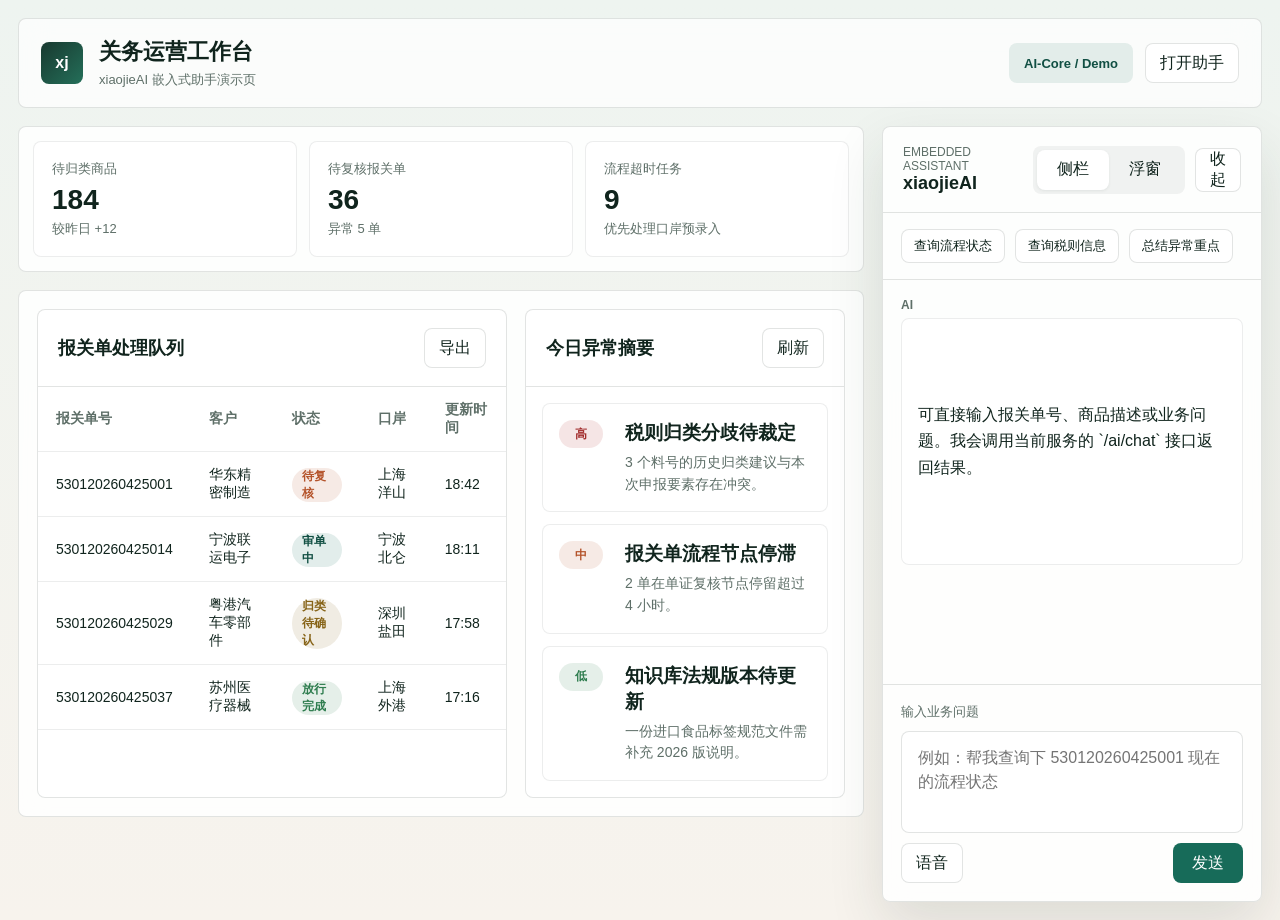
==== src/main/resources/static/index.html @ 40f0c36d "feat(ai): 添加嵌入式助手演示页面及样式和交互脚本 - 配置文件中增加dashscope聊天和向量嵌入模型相关参数 - 新增assistant-demo.css，定义嵌入式助手整体样式和响应式" ====
<!DOCTYPE html>
<html lang="zh-CN">
<head>
    <meta charset="UTF-8">
    <meta name="viewport" content="width=device-width, initial-scale=1.0">
    <title>xiaojieAI Assistant Demo</title>
    <link rel="stylesheet" href="assistant-demo.css">
</head>
<body>
<div class="demo-shell mode-sidebar" id="demoShell">
    <header class="topbar">
        <div class="brand-block">
            <div class="brand-mark">xj</div>
            <div>
                <div class="brand-title">关务运营工作台</div>
                <div class="brand-subtitle">xiaojieAI 嵌入式助手演示页</div>
            </div>
        </div>
        <div class="topbar-actions">
            <div class="env-badge">AI-Core / Demo</div>
            <button class="launcher-inline" id="inlineLauncher" type="button">打开助手</button>
        </div>
    </header>

    <main class="workspace">
        <section class="host-surface">
            <section class="metrics-band">
                <article class="metric">
                    <span class="metric-label">待归类商品</span>
                    <strong class="metric-value">184</strong>
                    <span class="metric-note">较昨日 +12</span>
                </article>
                <article class="metric">
                    <span class="metric-label">待复核报关单</span>
                    <strong class="metric-value">36</strong>
                    <span class="metric-note">异常 5 单</span>
                </article>
                <article class="metric">
                    <span class="metric-label">流程超时任务</span>
                    <strong class="metric-value">9</strong>
                    <span class="metric-note">优先处理口岸预录入</span>
                </article>
            </section>

            <section class="host-grid">
                <section class="panel">
                    <div class="panel-header">
                        <h2>报关单处理队列</h2>
                        <button class="panel-action" type="button">导出</button>
                    </div>
                    <div class="table-wrap">
                        <table>
                            <thead>
                            <tr>
                                <th>报关单号</th>
                                <th>客户</th>
                                <th>状态</th>
                                <th>口岸</th>
                                <th>更新时间</th>
                            </tr>
                            </thead>
                            <tbody>
                            <tr>
                                <td>530120260425001</td>
                                <td>华东精密制造</td>
                                <td><span class="status status-review">待复核</span></td>
                                <td>上海洋山</td>
                                <td>18:42</td>
                            </tr>
                            <tr>
                                <td>530120260425014</td>
                                <td>宁波联运电子</td>
                                <td><span class="status status-running">审单中</span></td>
                                <td>宁波北仑</td>
                                <td>18:11</td>
                            </tr>
                            <tr>
                                <td>530120260425029</td>
                                <td>粤港汽车零部件</td>
                                <td><span class="status status-warning">归类待确认</span></td>
                                <td>深圳盐田</td>
                                <td>17:58</td>
                            </tr>
                            <tr>
                                <td>530120260425037</td>
                                <td>苏州医疗器械</td>
                                <td><span class="status status-ready">放行完成</span></td>
                                <td>上海外港</td>
                                <td>17:16</td>
                            </tr>
                            </tbody>
                        </table>
                    </div>
                </section>

                <section class="panel">
                    <div class="panel-header">
                        <h2>今日异常摘要</h2>
                        <button class="panel-action" type="button">刷新</button>
                    </div>
                    <div class="alerts">
                        <article class="alert-item">
                            <span class="alert-level alert-level-high">高</span>
                            <div>
                                <h3>税则归类分歧待裁定</h3>
                                <p>3 个料号的历史归类建议与本次申报要素存在冲突。</p>
                            </div>
                        </article>
                        <article class="alert-item">
                            <span class="alert-level alert-level-medium">中</span>
                            <div>
                                <h3>报关单流程节点停滞</h3>
                                <p>2 单在单证复核节点停留超过 4 小时。</p>
                            </div>
                        </article>
                        <article class="alert-item">
                            <span class="alert-level alert-level-low">低</span>
                            <div>
                                <h3>知识库法规版本待更新</h3>
                                <p>一份进口食品标签规范文件需补充 2026 版说明。</p>
                            </div>
                        </article>
                    </div>
                </section>
            </section>
        </section>

        <aside class="assistant-panel" id="assistantPanel">
            <div class="assistant-header">
                <div>
                    <div class="assistant-kicker">Embedded Assistant</div>
                    <h1>xiaojieAI</h1>
                </div>
                <div class="assistant-actions">
                    <div class="mode-switch" role="tablist" aria-label="assistant mode">
                        <button class="mode-button is-active" data-mode="sidebar" type="button">侧栏</button>
                        <button class="mode-button" data-mode="floating" type="button">浮窗</button>
                    </div>
                    <button class="ghost-button" id="closeAssistant" type="button">收起</button>
                </div>
            </div>

            <section class="prompt-bank">
                <button class="prompt-chip" data-prompt="帮我查询下 530120260425001 的流程状态" type="button">查询流程状态</button>
                <button class="prompt-chip" data-prompt="帮我查询下集成电路的税则信息" type="button">查询税则信息</button>
                <button class="prompt-chip" data-prompt="总结一下今天报关异常的重点" type="button">总结异常重点</button>
            </section>

            <section class="chat-stream" id="chatStream" aria-live="polite">
                <article class="message message-assistant">
                    <div class="message-role">AI</div>
                    <div class="message-content">
                        <p>可直接输入报关单号、商品描述或业务问题。我会调用当前服务的 `/ai/chat` 接口返回结果。</p>
                    </div>
                </article>
            </section>

            <form class="composer" id="chatForm">
                <label class="composer-label" for="messageInput">输入业务问题</label>
                <textarea id="messageInput" name="message" rows="3" placeholder="例如：帮我查询下 530120260425001 现在的流程状态"></textarea>
                <div class="composer-actions">
                    <button class="ghost-button" id="voiceButton" type="button">语音</button>
                    <button class="primary-button" id="sendButton" type="submit">发送</button>
                </div>
            </form>
        </aside>
    </main>

    <button class="floating-launcher" id="floatingLauncher" type="button" aria-label="open assistant">
        <span>AI</span>
    </button>
</div>

<script src="assistant-demo.js"></script>
</body>
</html>
---- src/main/resources/static/assistant-demo.css ----
:root {
    --bg-top: #eef4f0;
    --bg-bottom: #f7f3ed;
    --surface: rgba(255, 255, 255, 0.86);
    --surface-strong: #ffffff;
    --surface-ink: #10241d;
    --muted-ink: #5e6f68;
    --line: rgba(16, 36, 29, 0.12);
    --accent: #176b59;
    --accent-strong: #114f43;
    --accent-soft: rgba(23, 107, 89, 0.1);
    --warning: #b4532a;
    --warning-soft: rgba(180, 83, 42, 0.12);
    --success: #2f7d4f;
    --shadow: 0 24px 56px rgba(36, 49, 45, 0.12);
    --radius: 8px;
    --font-sans: "Avenir Next", "PingFang SC", "Microsoft YaHei", sans-serif;
}

* {
    box-sizing: border-box;
}

html,
body {
    margin: 0;
    min-height: 100%;
    font-family: var(--font-sans);
    color: var(--surface-ink);
    background: linear-gradient(180deg, var(--bg-top), var(--bg-bottom));
}

body {
    min-height: 100vh;
}

button,
textarea {
    font: inherit;
}

button {
    cursor: pointer;
}

.demo-shell {
    min-height: 100vh;
    padding: 18px;
}

.topbar {
    display: flex;
    align-items: center;
    justify-content: space-between;
    gap: 24px;
    padding: 18px 22px;
    background: rgba(255, 255, 255, 0.72);
    border: 1px solid var(--line);
    border-radius: var(--radius);
    backdrop-filter: blur(14px);
}

.brand-block {
    display: flex;
    align-items: center;
    gap: 16px;
}

.brand-mark {
    display: grid;
    place-items: center;
    width: 42px;
    height: 42px;
    border-radius: var(--radius);
    background: linear-gradient(135deg, #18392f, #246f59);
    color: #fff;
    font-weight: 700;
    text-transform: lowercase;
}

.brand-title {
    font-size: 22px;
    font-weight: 700;
}

.brand-subtitle {
    margin-top: 4px;
    color: var(--muted-ink);
    font-size: 13px;
}

.topbar-actions {
    display: flex;
    align-items: center;
    gap: 12px;
}

.env-badge,
.launcher-inline,
.panel-action,
.ghost-button,
.mode-button,
.prompt-chip,
.primary-button,
.floating-launcher {
    min-height: 40px;
    border-radius: var(--radius);
    border: 1px solid transparent;
}

.env-badge {
    display: inline-flex;
    align-items: center;
    padding: 0 14px;
    background: var(--accent-soft);
    color: var(--accent-strong);
    font-size: 13px;
    font-weight: 600;
}

.launcher-inline,
.panel-action,
.ghost-button,
.mode-button,
.prompt-chip {
    background: #fff;
    color: var(--surface-ink);
    border-color: var(--line);
    padding: 0 14px;
}

.primary-button {
    background: var(--accent);
    color: #fff;
    padding: 0 18px;
}

.workspace {
    position: relative;
    display: grid;
    grid-template-columns: minmax(0, 1fr) 380px;
    gap: 18px;
    margin-top: 18px;
}

.host-surface {
    display: flex;
    flex-direction: column;
    gap: 18px;
}

.metrics-band,
.host-grid,
.panel,
.assistant-panel {
    border: 1px solid var(--line);
    border-radius: var(--radius);
    background: var(--surface);
    backdrop-filter: blur(14px);
}

.metrics-band {
    display: grid;
    grid-template-columns: repeat(3, minmax(0, 1fr));
    gap: 12px;
    padding: 14px;
}

.metric {
    padding: 18px;
    background: rgba(255, 255, 255, 0.62);
    border: 1px solid rgba(16, 36, 29, 0.08);
    border-radius: var(--radius);
}

.metric-label,
.metric-note {
    display: block;
    color: var(--muted-ink);
    font-size: 13px;
}

.metric-value {
    display: block;
    margin: 8px 0 6px;
    font-size: 28px;
    line-height: 1;
}

.host-grid {
    display: grid;
    grid-template-columns: minmax(0, 1.45fr) minmax(320px, 0.95fr);
    gap: 18px;
    padding: 18px;
}

.panel {
    overflow: hidden;
}

.panel-header,
.assistant-header {
    display: flex;
    align-items: center;
    justify-content: space-between;
    gap: 16px;
    padding: 18px 20px;
    border-bottom: 1px solid var(--line);
}

.panel-header h2,
.assistant-header h1 {
    margin: 0;
    font-size: 18px;
}

.table-wrap {
    overflow-x: auto;
}

table {
    width: 100%;
    border-collapse: collapse;
}

th,
td {
    padding: 14px 18px;
    text-align: left;
    border-bottom: 1px solid rgba(16, 36, 29, 0.08);
    font-size: 14px;
}

th {
    color: var(--muted-ink);
    font-weight: 600;
}

.status {
    display: inline-flex;
    align-items: center;
    min-height: 30px;
    padding: 0 10px;
    border-radius: 999px;
    font-size: 12px;
    font-weight: 700;
}

.status-review {
    background: var(--warning-soft);
    color: var(--warning);
}

.status-running {
    background: rgba(23, 107, 89, 0.12);
    color: var(--accent-strong);
}

.status-warning {
    background: rgba(135, 100, 24, 0.12);
    color: #876418;
}

.status-ready {
    background: rgba(47, 125, 79, 0.12);
    color: var(--success);
}

.alerts {
    display: flex;
    flex-direction: column;
    gap: 12px;
    padding: 16px;
}

.alert-item {
    display: grid;
    grid-template-columns: 52px minmax(0, 1fr);
    gap: 14px;
    padding: 16px;
    background: rgba(255, 255, 255, 0.66);
    border: 1px solid rgba(16, 36, 29, 0.08);
    border-radius: var(--radius);
}

.alert-item h3,
.alert-item p {
    margin: 0;
}

.alert-item p {
    margin-top: 6px;
    color: var(--muted-ink);
    line-height: 1.55;
    font-size: 14px;
}

.alert-level {
    display: inline-grid;
    place-items: center;
    width: 44px;
    height: 28px;
    border-radius: 999px;
    font-size: 12px;
    font-weight: 700;
}

.alert-level-high {
    background: rgba(174, 47, 47, 0.12);
    color: #a22d2d;
}

.alert-level-medium {
    background: rgba(180, 83, 42, 0.12);
    color: var(--warning);
}

.alert-level-low {
    background: rgba(47, 125, 79, 0.12);
    color: var(--success);
}

.assistant-panel {
    display: flex;
    flex-direction: column;
    min-height: calc(100vh - 124px);
    box-shadow: var(--shadow);
}

.assistant-kicker {
    color: var(--muted-ink);
    font-size: 12px;
    text-transform: uppercase;
}

.assistant-actions {
    display: flex;
    align-items: center;
    gap: 10px;
}

.mode-switch {
    display: inline-flex;
    padding: 4px;
    background: rgba(16, 36, 29, 0.05);
    border-radius: var(--radius);
}

.mode-button {
    min-width: 72px;
    border-color: transparent;
    background: transparent;
}

.mode-button.is-active {
    background: #fff;
    box-shadow: 0 1px 3px rgba(16, 36, 29, 0.08);
}

.prompt-bank {
    display: flex;
    flex-wrap: wrap;
    gap: 10px;
    padding: 16px 18px;
    border-bottom: 1px solid var(--line);
}

.prompt-chip {
    min-height: 34px;
    padding: 0 12px;
    font-size: 13px;
}

.chat-stream {
    flex: 1;
    overflow-y: auto;
    display: flex;
    flex-direction: column;
    gap: 14px;
    padding: 18px;
}

.message {
    display: flex;
    flex-direction: column;
    gap: 6px;
}

.message-role {
    color: var(--muted-ink);
    font-size: 12px;
    font-weight: 700;
}

.message-content {
    max-width: 100%;
    padding: 14px 16px;
    border-radius: var(--radius);
    line-height: 1.65;
    background: rgba(255, 255, 255, 0.86);
    border: 1px solid rgba(16, 36, 29, 0.08);
    white-space: pre-wrap;
    word-break: break-word;
}

.message-user {
    align-items: flex-end;
}

.message-user .message-content {
    background: rgba(23, 107, 89, 0.1);
    border-color: rgba(23, 107, 89, 0.16);
}

.composer {
    display: flex;
    flex-direction: column;
    gap: 10px;
    padding: 18px;
    border-top: 1px solid var(--line);
}

.composer-label {
    font-size: 13px;
    color: var(--muted-ink);
}

textarea {
    width: 100%;
    resize: none;
    padding: 14px 16px;
    border-radius: var(--radius);
    border: 1px solid var(--line);
    background: var(--surface-strong);
    color: var(--surface-ink);
    line-height: 1.5;
}

textarea:focus,
.launcher-inline:focus,
.panel-action:focus,
.ghost-button:focus,
.mode-button:focus,
.prompt-chip:focus,
.primary-button:focus,
.floating-launcher:focus {
    outline: 2px solid rgba(23, 107, 89, 0.22);
    outline-offset: 2px;
}

.composer-actions {
    display: flex;
    justify-content: space-between;
    gap: 12px;
}

.floating-launcher {
    position: fixed;
    right: 26px;
    bottom: 24px;
    width: 58px;
    height: 58px;
    display: none;
    align-items: center;
    justify-content: center;
    background: linear-gradient(135deg, #18392f, #246f59);
    color: #fff;
    box-shadow: 0 18px 34px rgba(17, 79, 67, 0.28);
}

.mode-floating .assistant-panel {
    position: fixed;
    right: 24px;
    bottom: 96px;
    width: min(400px, calc(100vw - 28px));
    min-height: 640px;
    max-height: calc(100vh - 126px);
    z-index: 40;
}

.mode-floating .floating-launcher {
    display: inline-flex;
    z-index: 42;
}

.mode-floating .assistant-panel.is-collapsed {
    display: none;
}

.mode-floating .workspace {
    grid-template-columns: minmax(0, 1fr);
}

.mode-sidebar .floating-launcher {
    display: none;
}

.mode-sidebar .assistant-panel {
    position: sticky;
    top: 18px;
}

.is-busy {
    opacity: 0.72;
    pointer-events: none;
}

@media (max-width: 1100px) {
    .workspace,
    .host-grid {
        grid-template-columns: 1fr;
    }

    .assistant-panel {
        min-height: 560px;
    }
}

@media (max-width: 760px) {
    .demo-shell {
        padding: 12px;
    }

    .topbar {
        flex-direction: column;
        align-items: flex-start;
    }

    .metrics-band {
        grid-template-columns: 1fr;
    }

    .mode-floating .assistant-panel,
    .mode-sidebar .assistant-panel {
        position: fixed;
        right: 12px;
        left: 12px;
        top: 88px;
        bottom: 84px;
        width: auto;
        min-height: 0;
        max-height: none;
        z-index: 40;
    }

    .mode-sidebar .workspace,
    .mode-floating .workspace {
        grid-template-columns: 1fr;
    }

    .mode-sidebar .assistant-panel.is-collapsed,
    .mode-floating .assistant-panel.is-collapsed {
        display: none;
    }

    .floating-launcher {
        display: inline-flex;
        right: 16px;
        bottom: 16px;
    }
}
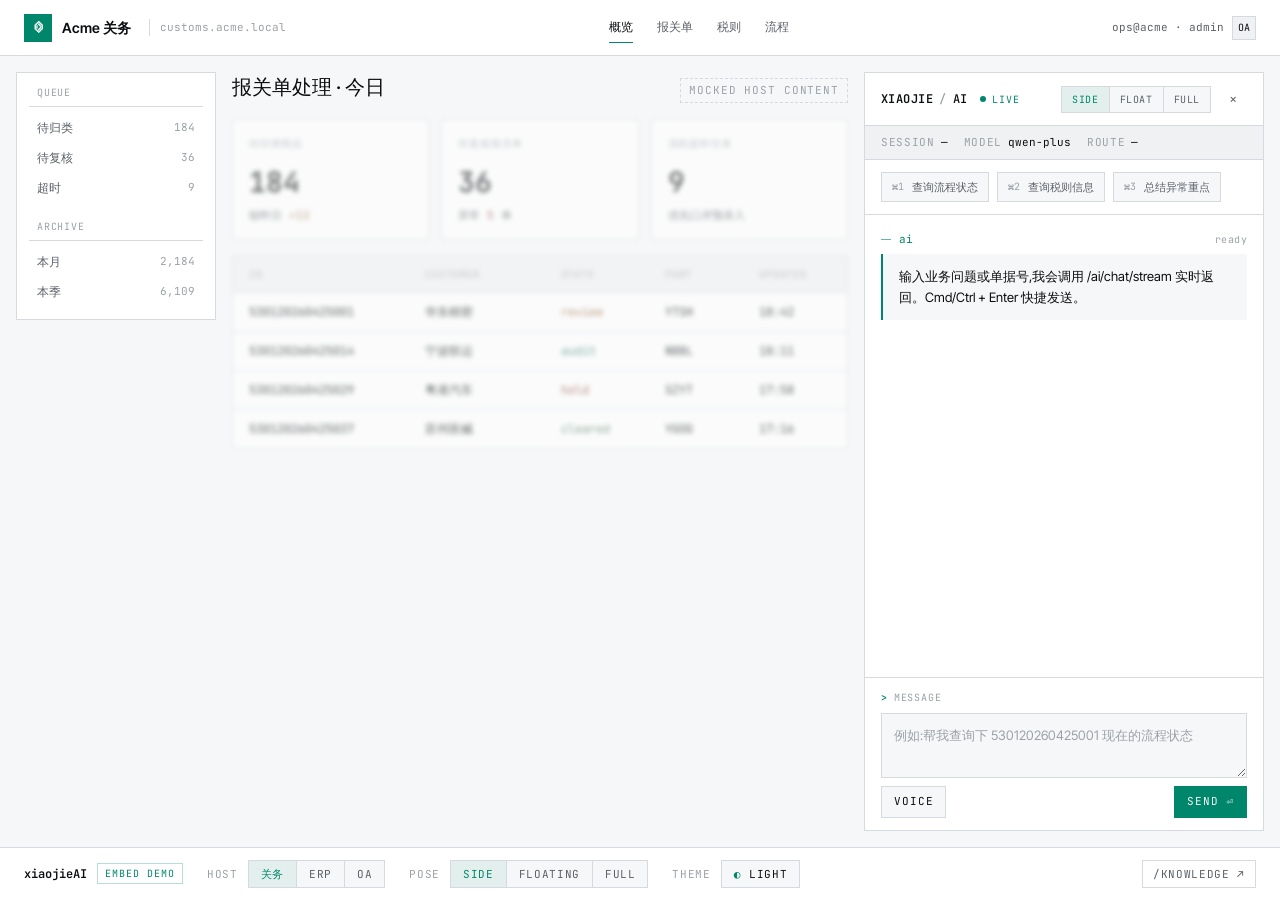
==== commit c94d845a: "feat(ui): ✨ Mission Control 风格前端重设计与知识库管理后台 - 抽出共享 design tokens（tokens.css）与主题切换器（theme.js）：   亮色 /" ====
--- a/src/main/resources/static/index.html
+++ b/src/main/resources/static/index.html
@@ -1,176 +1,229 @@
 <!DOCTYPE html>
-<html lang="zh-CN">
+<html lang="zh-CN" data-theme="dark" data-host="customs" data-pose="side">
 <head>
     <meta charset="UTF-8">
     <meta name="viewport" content="width=device-width, initial-scale=1.0">
-    <title>xiaojieAI Assistant Demo</title>
-    <link rel="stylesheet" href="assistant-demo.css">
+    <title>xiaojieAI · embed demo</title>
+    <link rel="preconnect" href="https://fonts.googleapis.com">
+    <link rel="preconnect" href="https://fonts.gstatic.com" crossorigin>
+    <link rel="stylesheet" href="https://fonts.googleapis.com/css2?family=Inter+Tight:wght@400;500;600&family=JetBrains+Mono:wght@400;500;600&display=swap">
+    <link rel="stylesheet" href="tokens.css">
+    <link rel="stylesheet" href="assistant.css">
+    <link rel="stylesheet" href="embed.css">
 </head>
 <body>
-<div class="demo-shell mode-sidebar" id="demoShell">
-    <header class="topbar">
-        <div class="brand-block">
-            <div class="brand-mark">xj</div>
-            <div>
-                <div class="brand-title">关务运营工作台</div>
-                <div class="brand-subtitle">xiaojieAI 嵌入式助手演示页</div>
-            </div>
-        </div>
-        <div class="topbar-actions">
-            <div class="env-badge">AI-Core / Demo</div>
-            <button class="launcher-inline" id="inlineLauncher" type="button">打开助手</button>
+<div class="embed-shell">
+    <!-- ========== host top bar ========== -->
+    <header class="host-bar">
+        <div class="host-brand" data-host-brand>
+            <span class="host-brand__mark">⌬</span>
+            <span class="host-brand__name">Acme 关务</span>
+            <span class="host-brand__hint mono">customs.acme.local</span>
+        </div>
+        <nav class="host-nav" data-host-nav>
+            <a class="host-nav__item is-active">概览</a>
+            <a class="host-nav__item">报关单</a>
+            <a class="host-nav__item">税则</a>
+            <a class="host-nav__item">流程</a>
+        </nav>
+        <div class="host-user mono">
+            ops@acme · admin
+            <span class="host-user__avatar">OA</span>
         </div>
     </header>
 
-    <main class="workspace">
-        <section class="host-surface">
-            <section class="metrics-band">
-                <article class="metric">
-                    <span class="metric-label">待归类商品</span>
-                    <strong class="metric-value">184</strong>
-                    <span class="metric-note">较昨日 +12</span>
+    <!-- ========== host body ========== -->
+    <main class="host-body">
+        <!-- mocked sidebar -->
+        <aside class="host-sidebar" data-host-sidebar>
+            <div class="host-sidebar__group">
+                <div class="host-sidebar__title">queue</div>
+                <div class="host-sidebar__item"><span>待归类</span><span class="num">184</span></div>
+                <div class="host-sidebar__item"><span>待复核</span><span class="num">36</span></div>
+                <div class="host-sidebar__item"><span>超时</span><span class="num">9</span></div>
+            </div>
+            <div class="host-sidebar__group">
+                <div class="host-sidebar__title">archive</div>
+                <div class="host-sidebar__item"><span>本月</span><span class="num">2,184</span></div>
+                <div class="host-sidebar__item"><span>本季</span><span class="num">6,109</span></div>
+            </div>
+        </aside>
+
+        <!-- mocked main -->
+        <section class="host-main">
+            <div class="host-main__header">
+                <h1 class="host-main__title">报关单处理 · 今日</h1>
+                <span class="host-main__hint">mocked host content</span>
+            </div>
+
+            <div class="host-main__grid">
+                <article class="host-card host-card--blur">
+                    <div class="host-card__title">待归类商品</div>
+                    <div class="host-card__value">184</div>
+                    <div class="host-card__note">较昨日 <span class="signal">+12</span></div>
                 </article>
-                <article class="metric">
-                    <span class="metric-label">待复核报关单</span>
-                    <strong class="metric-value">36</strong>
-                    <span class="metric-note">异常 5 单</span>
+                <article class="host-card host-card--blur">
+                    <div class="host-card__title">待复核报关单</div>
+                    <div class="host-card__value">36</div>
+                    <div class="host-card__note">异常 <span class="alarm">5</span> 单</div>
                 </article>
-                <article class="metric">
-                    <span class="metric-label">流程超时任务</span>
-                    <strong class="metric-value">9</strong>
-                    <span class="metric-note">优先处理口岸预录入</span>
+                <article class="host-card host-card--blur">
+                    <div class="host-card__title">流程超时任务</div>
+                    <div class="host-card__value">9</div>
+                    <div class="host-card__note">优先口岸预录入</div>
                 </article>
+            </div>
+
+            <div class="host-table host-card--blur">
+                <div class="host-table__row host-table__row--head">
+                    <div>id</div>
+                    <div>customer</div>
+                    <div>state</div>
+                    <div>port</div>
+                    <div>updated</div>
+                </div>
+                <div class="host-table__row">
+                    <div>530120260425001</div>
+                    <div>华东精密</div>
+                    <div class="state review">review</div>
+                    <div>YTSH</div>
+                    <div>18:42</div>
+                </div>
+                <div class="host-table__row">
+                    <div>530120260425014</div>
+                    <div>宁波联运</div>
+                    <div class="state audit">audit</div>
+                    <div>NBBL</div>
+                    <div>18:11</div>
+                </div>
+                <div class="host-table__row">
+                    <div>530120260425029</div>
+                    <div>粤港汽车</div>
+                    <div class="state hold">hold</div>
+                    <div>SZYT</div>
+                    <div>17:58</div>
+                </div>
+                <div class="host-table__row">
+                    <div>530120260425037</div>
+                    <div>苏州医械</div>
+                    <div class="state cleared">cleared</div>
+                    <div>YGOG</div>
+                    <div>17:16</div>
+                </div>
+            </div>
+        </section>
+
+        <!-- ========== xiaojieAI assistant: 嵌入此处 ========== -->
+        <aside class="embed-assistant" data-xj-assistant-root data-pose="side" data-collapsed="false">
+            <section class="xj-assistant">
+                <header class="xj-assistant__header">
+                    <div class="xj-assistant__brand">
+                        <div class="xj-assistant__name">
+                            <strong>XIAOJIE</strong><em>/</em>AI
+                        </div>
+                        <span class="xj-assistant__live">
+                            <span class="dot-live"></span>live
+                        </span>
+                    </div>
+                    <div class="xj-assistant__actions">
+                        <div class="xj-pose">
+                            <button data-xj-pose="side" aria-pressed="true">side</button>
+                            <button data-xj-pose="floating">float</button>
+                            <button data-xj-pose="fullscreen">full</button>
+                        </div>
+                        <button class="xj-iconbtn" data-xj-collapse aria-label="collapse">×</button>
+                    </div>
+                </header>
+
+                <div class="xj-assistant__meta">
+                    <div class="xj-meta-item">
+                        <span class="xj-meta-key">session</span>
+                        <span class="xj-meta-val" data-xj-session>—</span>
+                    </div>
+                    <div class="xj-meta-item">
+                        <span class="xj-meta-key">model</span>
+                        <span class="xj-meta-val">qwen-plus</span>
+                    </div>
+                    <div class="xj-meta-item">
+                        <span class="xj-meta-key">route</span>
+                        <span class="xj-meta-val" data-xj-route>—</span>
+                    </div>
+                </div>
+
+                <div class="xj-prompts">
+                    <button class="xj-prompt"
+                            data-xj-prompt="帮我查询下 530120260425001 的流程状态"
+                            data-shortcut="⌘1">查询流程状态</button>
+                    <button class="xj-prompt"
+                            data-xj-prompt="帮我查询下集成电路的税则信息"
+                            data-shortcut="⌘2">查询税则信息</button>
+                    <button class="xj-prompt"
+                            data-xj-prompt="总结一下今天报关异常的重点"
+                            data-shortcut="⌘3">总结异常重点</button>
+                </div>
+
+                <section class="xj-stream" data-xj-stream aria-live="polite">
+                    <article class="message message-assistant">
+                        <div class="message-role" data-time="ready">ai</div>
+                        <div class="message-content">输入业务问题或单据号,我会调用 /ai/chat/stream 实时返回。Cmd/Ctrl + Enter 快捷发送。</div>
+                    </article>
+                </section>
+
+                <form class="xj-composer" data-xj-form>
+                    <label class="xj-composer__label" for="xj-input">message</label>
+                    <textarea id="xj-input"
+                              data-xj-input
+                              rows="2"
+                              placeholder="例如:帮我查询下 530120260425001 现在的流程状态"></textarea>
+                    <div class="xj-composer__row">
+                        <button type="button" class="xj-btn" data-xj-voice>voice</button>
+                        <button type="submit" class="xj-btn xj-btn--primary" data-xj-send>send ⏎</button>
+                    </div>
+                </form>
             </section>
-
-            <section class="host-grid">
-                <section class="panel">
-                    <div class="panel-header">
-                        <h2>报关单处理队列</h2>
-                        <button class="panel-action" type="button">导出</button>
-                    </div>
-                    <div class="table-wrap">
-                        <table>
-                            <thead>
-                            <tr>
-                                <th>报关单号</th>
-                                <th>客户</th>
-                                <th>状态</th>
-                                <th>口岸</th>
-                                <th>更新时间</th>
-                            </tr>
-                            </thead>
-                            <tbody>
-                            <tr>
-                                <td>530120260425001</td>
-                                <td>华东精密制造</td>
-                                <td><span class="status status-review">待复核</span></td>
-                                <td>上海洋山</td>
-                                <td>18:42</td>
-                            </tr>
-                            <tr>
-                                <td>530120260425014</td>
-                                <td>宁波联运电子</td>
-                                <td><span class="status status-running">审单中</span></td>
-                                <td>宁波北仑</td>
-                                <td>18:11</td>
-                            </tr>
-                            <tr>
-                                <td>530120260425029</td>
-                                <td>粤港汽车零部件</td>
-                                <td><span class="status status-warning">归类待确认</span></td>
-                                <td>深圳盐田</td>
-                                <td>17:58</td>
-                            </tr>
-                            <tr>
-                                <td>530120260425037</td>
-                                <td>苏州医疗器械</td>
-                                <td><span class="status status-ready">放行完成</span></td>
-                                <td>上海外港</td>
-                                <td>17:16</td>
-                            </tr>
-                            </tbody>
-                        </table>
-                    </div>
-                </section>
-
-                <section class="panel">
-                    <div class="panel-header">
-                        <h2>今日异常摘要</h2>
-                        <button class="panel-action" type="button">刷新</button>
-                    </div>
-                    <div class="alerts">
-                        <article class="alert-item">
-                            <span class="alert-level alert-level-high">高</span>
-                            <div>
-                                <h3>税则归类分歧待裁定</h3>
-                                <p>3 个料号的历史归类建议与本次申报要素存在冲突。</p>
-                            </div>
-                        </article>
-                        <article class="alert-item">
-                            <span class="alert-level alert-level-medium">中</span>
-                            <div>
-                                <h3>报关单流程节点停滞</h3>
-                                <p>2 单在单证复核节点停留超过 4 小时。</p>
-                            </div>
-                        </article>
-                        <article class="alert-item">
-                            <span class="alert-level alert-level-low">低</span>
-                            <div>
-                                <h3>知识库法规版本待更新</h3>
-                                <p>一份进口食品标签规范文件需补充 2026 版说明。</p>
-                            </div>
-                        </article>
-                    </div>
-                </section>
-            </section>
-        </section>
-
-        <aside class="assistant-panel" id="assistantPanel">
-            <div class="assistant-header">
-                <div>
-                    <div class="assistant-kicker">Embedded Assistant</div>
-                    <h1>xiaojieAI</h1>
-                </div>
-                <div class="assistant-actions">
-                    <div class="mode-switch" role="tablist" aria-label="assistant mode">
-                        <button class="mode-button is-active" data-mode="sidebar" type="button">侧栏</button>
-                        <button class="mode-button" data-mode="floating" type="button">浮窗</button>
-                    </div>
-                    <button class="ghost-button" id="closeAssistant" type="button">收起</button>
-                </div>
-            </div>
-
-            <section class="prompt-bank">
-                <button class="prompt-chip" data-prompt="帮我查询下 530120260425001 的流程状态" type="button">查询流程状态</button>
-                <button class="prompt-chip" data-prompt="帮我查询下集成电路的税则信息" type="button">查询税则信息</button>
-                <button class="prompt-chip" data-prompt="总结一下今天报关异常的重点" type="button">总结异常重点</button>
-            </section>
-
-            <section class="chat-stream" id="chatStream" aria-live="polite">
-                <article class="message message-assistant">
-                    <div class="message-role">AI</div>
-                    <div class="message-content">
-                        <p>可直接输入报关单号、商品描述或业务问题。我会调用当前服务的 `/ai/chat` 接口返回结果。</p>
-                    </div>
-                </article>
-            </section>
-
-            <form class="composer" id="chatForm">
-                <label class="composer-label" for="messageInput">输入业务问题</label>
-                <textarea id="messageInput" name="message" rows="3" placeholder="例如：帮我查询下 530120260425001 现在的流程状态"></textarea>
-                <div class="composer-actions">
-                    <button class="ghost-button" id="voiceButton" type="button">语音</button>
-                    <button class="primary-button" id="sendButton" type="submit">发送</button>
-                </div>
-            </form>
         </aside>
     </main>
 
-    <button class="floating-launcher" id="floatingLauncher" type="button" aria-label="open assistant">
-        <span>AI</span>
-    </button>
+    <!-- ========== demo bar ========== -->
+    <footer class="demo-bar">
+        <div class="demo-bar__brand">
+            <strong>xiaojieAI</strong>
+            <span class="demo-bar__badge">embed demo</span>
+        </div>
+
+        <div class="demo-bar__group">
+            <span class="label">host</span>
+            <div class="demo-bar__seg" data-host-switch>
+                <button data-host-value="customs" aria-pressed="true">关务</button>
+                <button data-host-value="erp">ERP</button>
+                <button data-host-value="oa">OA</button>
+            </div>
+        </div>
+
+        <div class="demo-bar__group">
+            <span class="label">pose</span>
+            <div class="demo-bar__seg" data-pose-switch>
+                <button data-pose-value="side" aria-pressed="true">side</button>
+                <button data-pose-value="floating">floating</button>
+                <button data-pose-value="fullscreen">full</button>
+            </div>
+        </div>
+
+        <div class="demo-bar__group">
+            <span class="label">theme</span>
+            <button class="demo-bar__theme" data-theme-toggle>
+                <span data-theme-current>dark</span>
+            </button>
+        </div>
+
+        <a class="demo-bar__link" href="knowledge.html">/knowledge ↗</a>
+    </footer>
+
+    <button class="xj-launcher" data-xj-launcher>AI</button>
 </div>
 
-<script src="assistant-demo.js"></script>
+<script src="theme.js"></script>
+<script src="assistant.js"></script>
+<script src="embed.js"></script>
 </body>
 </html>
--- a/src/main/resources/static/tokens.css
+++ b/src/main/resources/static/tokens.css
@@ -0,0 +1,196 @@
+/* ==========================================================================
+   xiaojieAI · Mission Control · design tokens
+   ----------------------------------------------------------------------------
+   - dark   = 夜班原生 (默认)
+   - light  = 日间模式 (反相但仍保留等宽冷调)
+   - 锐角为主, tabular numerals 全局, 4px 节奏
+   ========================================================================== */
+
+:root,
+[data-theme="dark"] {
+    --canvas:        #07090B;
+    --surface:       #0F1318;
+    --surface-2:     #161B22;
+    --surface-3:     #1B2129;
+    --rule:          #1F2630;
+    --rule-strong:   #2C3540;
+
+    --ink:           #E6EAF0;
+    --ink-mute:      #7B8693;
+    --ink-faint:     #4B545F;
+
+    --accent:        #4DE0C9;
+    --accent-soft:   rgba(77, 224, 201, 0.10);
+    --accent-line:   rgba(77, 224, 201, 0.32);
+    --accent-glow:   0 0 12px rgba(77, 224, 201, 0.45);
+
+    --signal:        #FFC859;
+    --alarm:         #FF6B6B;
+    --success:       #6BD498;
+
+    --row-hover:     rgba(77, 224, 201, 0.05);
+    --shadow-1:      0 1px 0 rgba(0, 0, 0, 0.45), 0 12px 32px rgba(0, 0, 0, 0.42);
+    --grid-line:     rgba(77, 224, 201, 0.05);
+}
+
+[data-theme="light"] {
+    --canvas:        #F6F7F8;
+    --surface:       #FFFFFF;
+    --surface-2:     #EFF1F3;
+    --surface-3:     #E5E8EC;
+    --rule:          #D6DAE0;
+    --rule-strong:   #B6BCC4;
+
+    --ink:           #0B0E11;
+    --ink-mute:      #5B6068;
+    --ink-faint:     #9CA1A8;
+
+    --accent:        #00876B;
+    --accent-soft:   rgba(0, 135, 107, 0.08);
+    --accent-line:   rgba(0, 135, 107, 0.28);
+    --accent-glow:   0 0 0 transparent;
+
+    --signal:        #B85C00;
+    --alarm:         #C03030;
+    --success:       #2F7D4F;
+
+    --row-hover:     rgba(0, 135, 107, 0.04);
+    --shadow-1:      0 1px 2px rgba(11, 14, 17, 0.04), 0 12px 28px rgba(11, 14, 17, 0.07);
+    --grid-line:     rgba(0, 135, 107, 0.05);
+}
+
+:root {
+    --space-1: 4px;
+    --space-2: 8px;
+    --space-3: 12px;
+    --space-4: 16px;
+    --space-5: 24px;
+    --space-6: 32px;
+    --space-8: 48px;
+    --space-10: 64px;
+
+    --radius-0: 0;
+    --radius-1: 2px;
+
+    --font-sans: 'Inter Tight', 'Söhne', -apple-system, BlinkMacSystemFont,
+                 'PingFang SC', 'Microsoft YaHei', sans-serif;
+    --font-mono: 'JetBrains Mono', 'IBM Plex Mono', 'SF Mono', Consolas,
+                 'Courier New', monospace;
+
+    --text-2xs:  10px;
+    --text-xs:   11px;
+    --text-sm:   12px;
+    --text-base: 13px;
+    --text-md:   14px;
+    --text-lg:   16px;
+    --text-xl:   20px;
+    --text-2xl:  28px;
+
+    --transition:       160ms cubic-bezier(0.2, 0, 0, 1);
+    --transition-slow:  320ms cubic-bezier(0.2, 0, 0, 1);
+}
+
+/* ----- reset ----- */
+*, *::before, *::after { box-sizing: border-box; }
+
+html, body {
+    margin: 0;
+    padding: 0;
+    min-height: 100%;
+    color: var(--ink);
+    background: var(--canvas);
+    font-family: var(--font-sans);
+    font-size: var(--text-base);
+    line-height: 1.5;
+    -webkit-font-smoothing: antialiased;
+    text-rendering: optimizeLegibility;
+    transition: background-color var(--transition-slow), color var(--transition-slow);
+}
+
+button, textarea, input, select {
+    font: inherit;
+    color: inherit;
+}
+button {
+    cursor: pointer;
+    background: none;
+    border: none;
+    padding: 0;
+    color: inherit;
+}
+a { color: inherit; text-decoration: none; }
+
+/* ----- typography helpers ----- */
+.mono, .num, code, kbd, pre {
+    font-family: var(--font-mono);
+    font-variant-numeric: tabular-nums;
+    font-feature-settings: 'tnum' 1, 'liga' 0;
+}
+
+.label {
+    font-family: var(--font-mono);
+    font-size: var(--text-xs);
+    text-transform: uppercase;
+    letter-spacing: 0.06em;
+    color: var(--ink-faint);
+}
+
+/* ----- scrollbar ----- */
+::-webkit-scrollbar { width: 10px; height: 10px; }
+::-webkit-scrollbar-track { background: transparent; }
+::-webkit-scrollbar-thumb {
+    background: var(--rule-strong);
+    border: 2px solid transparent;
+    background-clip: padding-box;
+    border-radius: 99px;
+}
+::-webkit-scrollbar-thumb:hover {
+    background: var(--ink-faint);
+    background-clip: padding-box;
+    border: 2px solid transparent;
+}
+
+/* ----- theme transition: scanline 扫过整页 ----- */
+html.theme-transitioning::after {
+    content: '';
+    position: fixed;
+    inset: 0;
+    pointer-events: none;
+    z-index: 9999;
+    background: linear-gradient(
+        180deg,
+        transparent 0%,
+        var(--accent) 48%,
+        var(--accent) 52%,
+        transparent 100%
+    );
+    opacity: 0.18;
+    animation: theme-scanline 540ms cubic-bezier(0.2, 0, 0, 1) forwards;
+}
+@keyframes theme-scanline {
+    from { transform: translateY(-100%); }
+    to   { transform: translateY(100%);  }
+}
+
+/* ----- live dot (heartbeat) ----- */
+.dot-live {
+    display: inline-block;
+    width: 6px;
+    height: 6px;
+    border-radius: 50%;
+    background: var(--accent);
+    box-shadow: var(--accent-glow);
+    animation: heartbeat 1.6s ease-in-out infinite;
+}
+@keyframes heartbeat {
+    0%, 100% { opacity: 1; }
+    50%      { opacity: 0.32; }
+}
+
+/* ----- driving-grid background utility ----- */
+.with-grid {
+    background-image:
+        linear-gradient(var(--grid-line) 1px, transparent 1px),
+        linear-gradient(90deg, var(--grid-line) 1px, transparent 1px);
+    background-size: 32px 32px;
+}
--- a/src/main/resources/static/assistant.css
+++ b/src/main/resources/static/assistant.css
@@ -0,0 +1,428 @@
+/* ==========================================================================
+   xiaojieAI · Mission Control · assistant component
+   ----------------------------------------------------------------------------
+   挂载约定：根节点上写 [data-xj-assistant-root] data-pose="side|floating|fullscreen"
+            子节点用 data-xj-* 标记角色，避免和宿主页面 class 冲突
+   ========================================================================== */
+
+/* ---------- shell ---------- */
+.xj-assistant {
+    display: flex;
+    flex-direction: column;
+    min-height: 0;
+    height: 100%;
+    background: var(--surface);
+    color: var(--ink);
+    border: 1px solid var(--rule);
+    overflow: hidden;
+}
+
+/* ---------- header ---------- */
+.xj-assistant__header {
+    display: grid;
+    grid-template-columns: 1fr auto;
+    gap: var(--space-3);
+    align-items: center;
+    padding: var(--space-3) var(--space-4);
+    border-bottom: 1px solid var(--rule);
+    background: var(--surface);
+}
+
+.xj-assistant__brand {
+    display: inline-flex;
+    align-items: center;
+    gap: var(--space-3);
+    min-width: 0;
+}
+.xj-assistant__name {
+    font-family: var(--font-mono);
+    font-size: var(--text-sm);
+    font-weight: 500;
+    letter-spacing: 0.04em;
+    color: var(--ink);
+}
+.xj-assistant__name strong {
+    font-weight: 600;
+}
+.xj-assistant__name em {
+    color: var(--ink-faint);
+    font-style: normal;
+    margin: 0 6px;
+}
+.xj-assistant__live {
+    display: inline-flex;
+    align-items: center;
+    gap: 6px;
+    color: var(--accent);
+    font-family: var(--font-mono);
+    font-size: var(--text-2xs);
+    text-transform: uppercase;
+    letter-spacing: 0.1em;
+}
+
+.xj-assistant__actions {
+    display: inline-flex;
+    align-items: center;
+    gap: var(--space-2);
+}
+
+.xj-pose {
+    display: inline-flex;
+    border: 1px solid var(--rule);
+    background: var(--canvas);
+}
+.xj-pose button {
+    padding: 5px 10px;
+    color: var(--ink-mute);
+    font-family: var(--font-mono);
+    font-size: var(--text-2xs);
+    text-transform: uppercase;
+    letter-spacing: 0.06em;
+    border-right: 1px solid var(--rule);
+    transition: color var(--transition), background var(--transition);
+}
+.xj-pose button:last-child { border-right: 0; }
+.xj-pose button:hover { color: var(--ink); background: var(--surface-2); }
+.xj-pose button[aria-pressed="true"] {
+    color: var(--accent);
+    background: var(--accent-soft);
+}
+
+.xj-iconbtn {
+    width: 28px;
+    height: 28px;
+    display: inline-grid;
+    place-items: center;
+    color: var(--ink-mute);
+    border: 1px solid transparent;
+    transition: color var(--transition), border-color var(--transition);
+    font-family: var(--font-mono);
+    font-size: var(--text-md);
+    line-height: 1;
+}
+.xj-iconbtn:hover {
+    color: var(--ink);
+    border-color: var(--rule);
+}
+
+/* ---------- meta strip ---------- */
+.xj-assistant__meta {
+    display: flex;
+    flex-wrap: wrap;
+    gap: var(--space-4);
+    padding: var(--space-2) var(--space-4);
+    background: var(--surface-2);
+    border-bottom: 1px solid var(--rule);
+    font-family: var(--font-mono);
+    font-size: var(--text-xs);
+    color: var(--ink-mute);
+}
+.xj-meta-item {
+    display: inline-flex;
+    align-items: baseline;
+    gap: 6px;
+    min-width: 0;
+}
+.xj-meta-key {
+    color: var(--ink-faint);
+    text-transform: uppercase;
+    letter-spacing: 0.06em;
+}
+.xj-meta-val {
+    color: var(--ink);
+    max-width: 22ch;
+    overflow: hidden;
+    text-overflow: ellipsis;
+    white-space: nowrap;
+}
+.xj-meta-val[data-route="rag"]   { color: var(--accent); }
+.xj-meta-val[data-route="plain"] { color: var(--signal); }
+
+/* ---------- prompt bank ---------- */
+.xj-prompts {
+    display: flex;
+    flex-wrap: wrap;
+    gap: var(--space-2);
+    padding: var(--space-3) var(--space-4);
+    border-bottom: 1px solid var(--rule);
+}
+.xj-prompt {
+    display: inline-flex;
+    align-items: center;
+    gap: 8px;
+    padding: 6px 10px;
+    border: 1px solid var(--rule);
+    background: var(--canvas);
+    color: var(--ink-mute);
+    font-family: var(--font-mono);
+    font-size: var(--text-xs);
+    transition: color var(--transition), border-color var(--transition), background var(--transition);
+}
+.xj-prompt::before {
+    content: attr(data-shortcut);
+    color: var(--ink-faint);
+    font-size: var(--text-2xs);
+}
+.xj-prompt:hover {
+    color: var(--ink);
+    border-color: var(--accent);
+    background: var(--accent-soft);
+}
+.xj-prompt:hover::before { color: var(--accent); }
+
+/* ---------- chat stream ---------- */
+.xj-stream {
+    flex: 1;
+    min-height: 0;
+    overflow-y: auto;
+    padding: var(--space-4);
+    display: flex;
+    flex-direction: column;
+    gap: var(--space-4);
+}
+
+.message {
+    display: flex;
+    flex-direction: column;
+    gap: 6px;
+}
+.message-role {
+    display: inline-flex;
+    align-items: center;
+    gap: 8px;
+    font-family: var(--font-mono);
+    font-size: var(--text-xs);
+    color: var(--ink-mute);
+    text-transform: lowercase;
+    letter-spacing: 0.04em;
+}
+.message-role::before {
+    content: '';
+    width: 10px;
+    height: 1px;
+    background: currentColor;
+    opacity: 0.6;
+}
+.message-role::after {
+    margin-left: auto;
+    content: attr(data-time);
+    color: var(--ink-faint);
+    font-size: var(--text-2xs);
+}
+.message-user .message-role { color: var(--ink-mute); }
+.message-assistant .message-role { color: var(--accent); }
+
+.message-content {
+    padding: var(--space-3) var(--space-4);
+    background: var(--canvas);
+    border-left: 2px solid var(--rule);
+    line-height: 1.65;
+    white-space: pre-wrap;
+    word-break: break-word;
+    color: var(--ink);
+}
+.message-user .message-content {
+    background: var(--surface-2);
+    border-left-color: var(--ink-mute);
+}
+.message-assistant .message-content {
+    border-left-color: var(--accent);
+}
+
+.message-trail {
+    display: flex;
+    flex-wrap: wrap;
+    gap: var(--space-3);
+    padding-left: calc(var(--space-4) + 2px);
+    font-family: var(--font-mono);
+    font-size: var(--text-2xs);
+    color: var(--ink-faint);
+    text-transform: uppercase;
+    letter-spacing: 0.06em;
+}
+.message-trail .route   { color: var(--accent); }
+.message-trail .signal  { color: var(--signal); }
+.message-trail span + span::before {
+    content: '· ';
+    margin-right: 4px;
+    color: var(--ink-faint);
+}
+
+/* streaming cursor 与 spinner */
+.streaming-cursor {
+    display: inline-block;
+    width: 0.55em;
+    height: 1em;
+    margin-left: 2px;
+    background: var(--accent);
+    vertical-align: -0.15em;
+    animation: xj-blink 0.6s steps(2, end) infinite;
+}
+@keyframes xj-blink {
+    0%, 49%   { opacity: 1; }
+    50%, 100% { opacity: 0; }
+}
+
+.message-spinner {
+    display: inline-flex;
+    align-items: center;
+    gap: 8px;
+    color: var(--ink-mute);
+    font-family: var(--font-mono);
+    font-size: var(--text-xs);
+}
+.message-spinner::before {
+    content: '';
+    width: 10px;
+    height: 10px;
+    border: 1px solid var(--ink-faint);
+    border-top-color: var(--accent);
+    animation: xj-rotate 0.9s linear infinite;
+}
+@keyframes xj-rotate {
+    to { transform: rotate(360deg); }
+}
+
+/* ---------- composer ---------- */
+.xj-composer {
+    border-top: 1px solid var(--rule);
+    padding: var(--space-3) var(--space-4);
+    display: flex;
+    flex-direction: column;
+    gap: var(--space-2);
+    background: var(--surface);
+}
+.xj-composer__label {
+    display: inline-flex;
+    align-items: center;
+    gap: 6px;
+    color: var(--ink-faint);
+    font-family: var(--font-mono);
+    font-size: var(--text-2xs);
+    text-transform: uppercase;
+    letter-spacing: 0.08em;
+}
+.xj-composer__label::before {
+    content: '>';
+    color: var(--accent);
+    font-weight: 600;
+}
+.xj-composer textarea {
+    width: 100%;
+    min-height: 64px;
+    padding: var(--space-3);
+    background: var(--canvas);
+    color: var(--ink);
+    border: 1px solid var(--rule);
+    resize: vertical;
+    font-family: var(--font-sans);
+    font-size: var(--text-base);
+    line-height: 1.5;
+    transition: border-color var(--transition);
+}
+.xj-composer textarea::placeholder {
+    color: var(--ink-faint);
+}
+.xj-composer textarea:focus {
+    outline: none;
+    border-color: var(--accent);
+}
+.xj-composer.is-busy { opacity: 0.72; pointer-events: none; }
+
+.xj-composer__row {
+    display: flex;
+    justify-content: space-between;
+    gap: var(--space-2);
+}
+
+.xj-btn {
+    display: inline-flex;
+    align-items: center;
+    gap: 6px;
+    height: 32px;
+    padding: 0 12px;
+    border: 1px solid var(--rule);
+    background: var(--canvas);
+    color: var(--ink);
+    font-family: var(--font-mono);
+    font-size: var(--text-xs);
+    text-transform: uppercase;
+    letter-spacing: 0.08em;
+    transition: color var(--transition), border-color var(--transition), background var(--transition);
+}
+.xj-btn:hover { border-color: var(--ink-mute); }
+.xj-btn--primary {
+    color: var(--canvas);
+    background: var(--accent);
+    border-color: var(--accent);
+    box-shadow: var(--accent-glow);
+}
+.xj-btn--primary:hover { filter: brightness(1.06); }
+.xj-btn[disabled] { opacity: 0.4; pointer-events: none; }
+
+/* ---------- pose: side ---------- */
+[data-xj-assistant-root][data-pose="side"] {
+    height: 100%;
+    min-height: 0;
+}
+
+/* ---------- pose: floating ---------- */
+[data-xj-assistant-root][data-pose="floating"] .xj-assistant {
+    position: fixed;
+    right: var(--space-5);
+    bottom: calc(var(--space-5) + 64px);
+    width: min(440px, calc(100vw - 32px));
+    height: min(640px, calc(100vh - 140px));
+    box-shadow: var(--shadow-1);
+    z-index: 80;
+    border-color: var(--rule-strong);
+}
+[data-xj-assistant-root][data-pose="floating"][data-collapsed="true"] .xj-assistant {
+    display: none;
+}
+
+/* ---------- pose: fullscreen ---------- */
+[data-xj-assistant-root][data-pose="fullscreen"] .xj-assistant {
+    position: fixed;
+    inset: var(--space-3);
+    z-index: 90;
+    box-shadow: var(--shadow-1);
+}
+
+/* ---------- launcher (only floating) ---------- */
+.xj-launcher {
+    display: none;
+    position: fixed;
+    right: var(--space-5);
+    bottom: var(--space-5);
+    width: 52px;
+    height: 52px;
+    background: var(--accent);
+    color: var(--canvas);
+    font-family: var(--font-mono);
+    font-size: var(--text-xs);
+    font-weight: 600;
+    text-transform: uppercase;
+    letter-spacing: 0.1em;
+    place-items: center;
+    box-shadow: var(--shadow-1), var(--accent-glow);
+    z-index: 70;
+    border: 1px solid var(--accent);
+    transition: transform var(--transition);
+}
+.xj-launcher:hover { transform: translateY(-2px); }
+[data-xj-assistant-root][data-pose="floating"] ~ .xj-launcher,
+[data-xj-assistant-root][data-pose="floating"] .xj-launcher {
+    display: inline-grid;
+}
+
+/* ---------- responsive ---------- */
+@media (max-width: 760px) {
+    [data-xj-assistant-root][data-pose="floating"] .xj-assistant,
+    [data-xj-assistant-root][data-pose="side"]     .xj-assistant {
+        position: fixed;
+        inset: var(--space-3);
+        width: auto;
+        height: auto;
+    }
+}
--- a/src/main/resources/static/embed.css
+++ b/src/main/resources/static/embed.css
@@ -0,0 +1,378 @@
+/* ==========================================================================
+   xiaojieAI · embed demo page (host mock + assistant + demo bar)
+   ========================================================================== */
+
+.embed-shell {
+    display: grid;
+    grid-template-rows: auto 1fr auto;
+    min-height: 100vh;
+    background: var(--canvas);
+}
+
+/* ---------- host top bar ---------- */
+.host-bar {
+    display: grid;
+    grid-template-columns: auto 1fr auto;
+    align-items: center;
+    gap: var(--space-5);
+    padding: var(--space-3) var(--space-5);
+    border-bottom: 1px solid var(--rule);
+    background: var(--surface);
+}
+
+.host-brand {
+    display: inline-flex;
+    align-items: center;
+    gap: 10px;
+    min-width: 0;
+}
+.host-brand__mark {
+    display: inline-grid;
+    place-items: center;
+    width: 28px;
+    height: 28px;
+    background: var(--accent);
+    color: var(--canvas);
+    font-family: var(--font-mono);
+    font-size: var(--text-md);
+    font-weight: 700;
+    box-shadow: var(--accent-glow);
+}
+.host-brand__name {
+    font-weight: 600;
+    font-size: var(--text-md);
+    color: var(--ink);
+}
+.host-brand__hint {
+    color: var(--ink-faint);
+    font-size: var(--text-xs);
+    margin-left: 8px;
+    padding-left: 10px;
+    border-left: 1px solid var(--rule);
+}
+
+.host-nav {
+    display: inline-flex;
+    gap: var(--space-5);
+    justify-content: center;
+}
+.host-nav__item {
+    color: var(--ink-mute);
+    font-size: var(--text-sm);
+    padding: 6px 0;
+    border-bottom: 1px solid transparent;
+    cursor: pointer;
+    transition: color var(--transition), border-color var(--transition);
+}
+.host-nav__item:hover { color: var(--ink); }
+.host-nav__item.is-active {
+    color: var(--ink);
+    border-bottom-color: var(--accent);
+}
+
+.host-user {
+    display: inline-flex;
+    align-items: center;
+    gap: 8px;
+    color: var(--ink-mute);
+    font-size: var(--text-xs);
+}
+.host-user__avatar {
+    display: inline-grid;
+    place-items: center;
+    width: 24px;
+    height: 24px;
+    background: var(--surface-2);
+    color: var(--ink);
+    font-family: var(--font-mono);
+    font-size: var(--text-2xs);
+    border: 1px solid var(--rule);
+}
+
+/* ---------- host body ---------- */
+.host-body {
+    display: grid;
+    grid-template-columns: 200px minmax(0, 1fr) 400px;
+    gap: var(--space-4);
+    padding: var(--space-4);
+    align-items: start;
+}
+
+.host-sidebar {
+    border: 1px solid var(--rule);
+    background: var(--surface);
+    padding: var(--space-3);
+    position: sticky;
+    top: var(--space-4);
+}
+.host-sidebar__group + .host-sidebar__group { margin-top: var(--space-4); }
+.host-sidebar__title {
+    color: var(--ink-faint);
+    font-family: var(--font-mono);
+    font-size: var(--text-2xs);
+    text-transform: uppercase;
+    letter-spacing: 0.08em;
+    padding: 0 8px 6px;
+    border-bottom: 1px solid var(--rule);
+    margin-bottom: 6px;
+}
+.host-sidebar__item {
+    display: flex;
+    justify-content: space-between;
+    padding: 6px 8px;
+    color: var(--ink-mute);
+    font-size: var(--text-sm);
+    cursor: pointer;
+    transition: background var(--transition), color var(--transition);
+}
+.host-sidebar__item:hover {
+    background: var(--surface-2);
+    color: var(--ink);
+}
+.host-sidebar__item .num {
+    color: var(--ink-faint);
+    font-size: var(--text-xs);
+}
+
+.host-main {
+    display: flex;
+    flex-direction: column;
+    gap: var(--space-4);
+}
+.host-main__header {
+    display: flex;
+    justify-content: space-between;
+    align-items: baseline;
+    gap: var(--space-3);
+}
+.host-main__title {
+    margin: 0;
+    font-size: var(--text-xl);
+    font-weight: 500;
+    color: var(--ink);
+}
+.host-main__hint {
+    color: var(--ink-faint);
+    font-family: var(--font-mono);
+    font-size: var(--text-xs);
+    text-transform: uppercase;
+    letter-spacing: 0.08em;
+    border: 1px dashed var(--rule);
+    padding: 3px 8px;
+}
+
+.host-main__grid {
+    display: grid;
+    grid-template-columns: repeat(3, minmax(0, 1fr));
+    gap: var(--space-3);
+}
+.host-card {
+    border: 1px solid var(--rule);
+    background: var(--surface);
+    padding: var(--space-4);
+}
+.host-card__title {
+    font-family: var(--font-mono);
+    font-size: var(--text-2xs);
+    color: var(--ink-faint);
+    text-transform: uppercase;
+    letter-spacing: 0.08em;
+}
+.host-card__value {
+    margin-top: 10px;
+    font-size: var(--text-2xl);
+    color: var(--ink);
+    font-weight: 500;
+    font-family: var(--font-mono);
+    font-variant-numeric: tabular-nums;
+}
+.host-card__note {
+    margin-top: 4px;
+    color: var(--ink-mute);
+    font-size: var(--text-xs);
+    font-family: var(--font-mono);
+}
+.host-card__note .signal { color: var(--signal); }
+.host-card__note .alarm  { color: var(--alarm); }
+
+.host-table {
+    border: 1px solid var(--rule);
+    background: var(--surface);
+}
+.host-table__row {
+    display: grid;
+    grid-template-columns: 1.6fr 1.2fr 0.9fr 0.8fr 0.7fr;
+    gap: var(--space-3);
+    padding: 10px var(--space-4);
+    border-bottom: 1px solid var(--rule);
+    font-family: var(--font-mono);
+    font-size: var(--text-sm);
+    color: var(--ink);
+}
+.host-table__row:last-child { border-bottom: 0; }
+.host-table__row--head {
+    color: var(--ink-faint);
+    font-size: var(--text-2xs);
+    text-transform: uppercase;
+    letter-spacing: 0.08em;
+    background: var(--surface-2);
+    border-bottom: 1px solid var(--rule);
+}
+.host-table__row .state.review  { color: var(--signal); }
+.host-table__row .state.audit   { color: var(--accent); }
+.host-table__row .state.hold    { color: var(--alarm); }
+.host-table__row .state.cleared { color: var(--success); }
+
+/* the blur trick: 让宿主内容退后, 助手成为视觉焦点 */
+.host-card--blur,
+.host-table.host-card--blur {
+    filter: blur(2.4px) saturate(0.55);
+    opacity: 0.62;
+    user-select: none;
+    transition: filter var(--transition-slow), opacity var(--transition-slow);
+}
+.host-card--blur:hover,
+.host-table.host-card--blur:hover {
+    filter: blur(0) saturate(1);
+    opacity: 1;
+}
+
+/* embed assistant: side 默认占据右列, floating/fullscreen 时让出 */
+.embed-assistant {
+    position: sticky;
+    top: var(--space-4);
+    height: calc(100vh - 120px - var(--space-4) * 2);
+    min-height: 540px;
+}
+[data-pose="floating"] .embed-assistant,
+[data-pose="fullscreen"] .embed-assistant {
+    position: static;
+    height: 0;
+    min-height: 0;
+    overflow: visible;
+    pointer-events: none;
+}
+[data-pose="floating"] .host-body,
+[data-pose="fullscreen"] .host-body {
+    grid-template-columns: 200px minmax(0, 1fr);
+}
+
+/* ---------- demo bar ---------- */
+.demo-bar {
+    display: flex;
+    align-items: center;
+    gap: var(--space-5);
+    padding: var(--space-3) var(--space-5);
+    border-top: 1px solid var(--rule);
+    background: var(--surface);
+    flex-wrap: wrap;
+}
+.demo-bar__brand {
+    display: inline-flex;
+    align-items: center;
+    gap: 10px;
+    color: var(--ink);
+    font-family: var(--font-mono);
+    font-size: var(--text-sm);
+}
+.demo-bar__brand strong {
+    color: var(--ink);
+    font-weight: 600;
+}
+.demo-bar__badge {
+    color: var(--accent);
+    border: 1px solid var(--accent-line);
+    padding: 2px 7px;
+    font-size: var(--text-2xs);
+    text-transform: uppercase;
+    letter-spacing: 0.1em;
+}
+
+.demo-bar__group {
+    display: inline-flex;
+    align-items: center;
+    gap: 10px;
+}
+.demo-bar__seg {
+    display: inline-flex;
+    border: 1px solid var(--rule);
+    background: var(--canvas);
+}
+.demo-bar__seg button {
+    padding: 5px 12px;
+    color: var(--ink-mute);
+    font-family: var(--font-mono);
+    font-size: var(--text-xs);
+    text-transform: uppercase;
+    letter-spacing: 0.06em;
+    border-right: 1px solid var(--rule);
+    transition: color var(--transition), background var(--transition);
+}
+.demo-bar__seg button:last-child { border-right: 0; }
+.demo-bar__seg button:hover { color: var(--ink); background: var(--surface-2); }
+.demo-bar__seg button[aria-pressed="true"] {
+    color: var(--accent);
+    background: var(--accent-soft);
+}
+
+.demo-bar__theme {
+    display: inline-flex;
+    align-items: center;
+    gap: 8px;
+    padding: 5px 12px;
+    color: var(--ink);
+    font-family: var(--font-mono);
+    font-size: var(--text-xs);
+    border: 1px solid var(--rule);
+    background: var(--canvas);
+    text-transform: uppercase;
+    letter-spacing: 0.06em;
+    transition: border-color var(--transition);
+}
+.demo-bar__theme:hover { border-color: var(--accent-line); }
+.demo-bar__theme::before {
+    content: '◐';
+    color: var(--accent);
+}
+
+.demo-bar__link {
+    margin-left: auto;
+    display: inline-flex;
+    align-items: center;
+    gap: 6px;
+    color: var(--ink-mute);
+    font-family: var(--font-mono);
+    font-size: var(--text-xs);
+    padding: 5px 10px;
+    border: 1px solid var(--rule);
+    text-transform: uppercase;
+    letter-spacing: 0.06em;
+    transition: color var(--transition), border-color var(--transition);
+}
+.demo-bar__link:hover {
+    color: var(--accent);
+    border-color: var(--accent-line);
+}
+
+/* ---------- responsive ---------- */
+@media (max-width: 1180px) {
+    .host-body { grid-template-columns: minmax(0, 1fr); }
+    [data-pose="floating"] .host-body,
+    [data-pose="fullscreen"] .host-body { grid-template-columns: minmax(0, 1fr); }
+    .host-sidebar { display: none; }
+    .embed-assistant {
+        position: static;
+        height: auto;
+        min-height: 480px;
+    }
+}
+@media (max-width: 760px) {
+    .host-bar {
+        grid-template-columns: 1fr;
+        gap: var(--space-3);
+    }
+    .host-nav { flex-wrap: wrap; gap: var(--space-3); justify-content: flex-start; }
+    .host-main__grid { grid-template-columns: 1fr; }
+    .demo-bar { padding: var(--space-3); gap: var(--space-3); }
+    .demo-bar__link { margin-left: 0; }
+}
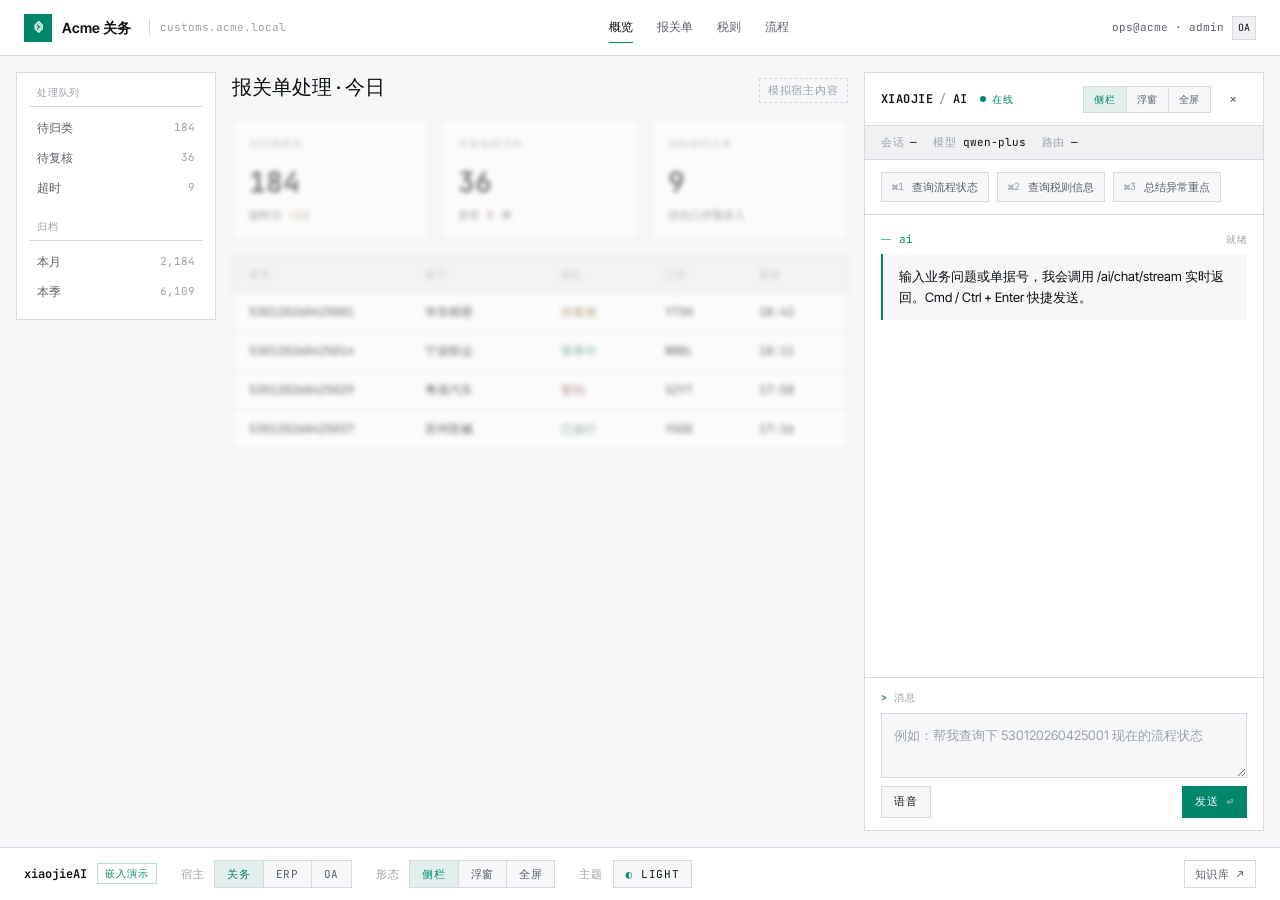
==== commit 16fb5b06: "chore(ui): 🌐 助手与知识库页 UI 文案中文化 - 按钮、标签、状态值改为中文：侧栏 / 浮窗 / 全屏、宿主 / 形态 / 主题、   待复核 / 审单中 / 暂扣 / 已放行、单篇入库" ====
--- a/src/main/resources/static/index.html
+++ b/src/main/resources/static/index.html
@@ -37,13 +37,13 @@
         <!-- mocked sidebar -->
         <aside class="host-sidebar" data-host-sidebar>
             <div class="host-sidebar__group">
-                <div class="host-sidebar__title">queue</div>
+                <div class="host-sidebar__title">处理队列</div>
                 <div class="host-sidebar__item"><span>待归类</span><span class="num">184</span></div>
                 <div class="host-sidebar__item"><span>待复核</span><span class="num">36</span></div>
                 <div class="host-sidebar__item"><span>超时</span><span class="num">9</span></div>
             </div>
             <div class="host-sidebar__group">
-                <div class="host-sidebar__title">archive</div>
+                <div class="host-sidebar__title">归档</div>
                 <div class="host-sidebar__item"><span>本月</span><span class="num">2,184</span></div>
                 <div class="host-sidebar__item"><span>本季</span><span class="num">6,109</span></div>
             </div>
@@ -53,7 +53,7 @@
         <section class="host-main">
             <div class="host-main__header">
                 <h1 class="host-main__title">报关单处理 · 今日</h1>
-                <span class="host-main__hint">mocked host content</span>
+                <span class="host-main__hint">模拟宿主内容</span>
             </div>
 
             <div class="host-main__grid">
@@ -76,37 +76,37 @@
 
             <div class="host-table host-card--blur">
                 <div class="host-table__row host-table__row--head">
-                    <div>id</div>
-                    <div>customer</div>
-                    <div>state</div>
-                    <div>port</div>
-                    <div>updated</div>
+                    <div>单号</div>
+                    <div>客户</div>
+                    <div>状态</div>
+                    <div>口岸</div>
+                    <div>更新</div>
                 </div>
                 <div class="host-table__row">
                     <div>530120260425001</div>
                     <div>华东精密</div>
-                    <div class="state review">review</div>
+                    <div class="state review">待复核</div>
                     <div>YTSH</div>
                     <div>18:42</div>
                 </div>
                 <div class="host-table__row">
                     <div>530120260425014</div>
                     <div>宁波联运</div>
-                    <div class="state audit">audit</div>
+                    <div class="state audit">审单中</div>
                     <div>NBBL</div>
                     <div>18:11</div>
                 </div>
                 <div class="host-table__row">
                     <div>530120260425029</div>
                     <div>粤港汽车</div>
-                    <div class="state hold">hold</div>
+                    <div class="state hold">暂扣</div>
                     <div>SZYT</div>
                     <div>17:58</div>
                 </div>
                 <div class="host-table__row">
                     <div>530120260425037</div>
                     <div>苏州医械</div>
-                    <div class="state cleared">cleared</div>
+                    <div class="state cleared">已放行</div>
                     <div>YGOG</div>
                     <div>17:16</div>
                 </div>
@@ -122,14 +122,14 @@
                             <strong>XIAOJIE</strong><em>/</em>AI
                         </div>
                         <span class="xj-assistant__live">
-                            <span class="dot-live"></span>live
+                            <span class="dot-live"></span>在线
                         </span>
                     </div>
                     <div class="xj-assistant__actions">
                         <div class="xj-pose">
-                            <button data-xj-pose="side" aria-pressed="true">side</button>
-                            <button data-xj-pose="floating">float</button>
-                            <button data-xj-pose="fullscreen">full</button>
+                            <button data-xj-pose="side" aria-pressed="true">侧栏</button>
+                            <button data-xj-pose="floating">浮窗</button>
+                            <button data-xj-pose="fullscreen">全屏</button>
                         </div>
                         <button class="xj-iconbtn" data-xj-collapse aria-label="collapse">×</button>
                     </div>
@@ -137,15 +137,15 @@
 
                 <div class="xj-assistant__meta">
                     <div class="xj-meta-item">
-                        <span class="xj-meta-key">session</span>
+                        <span class="xj-meta-key">会话</span>
                         <span class="xj-meta-val" data-xj-session>—</span>
                     </div>
                     <div class="xj-meta-item">
-                        <span class="xj-meta-key">model</span>
+                        <span class="xj-meta-key">模型</span>
                         <span class="xj-meta-val">qwen-plus</span>
                     </div>
                     <div class="xj-meta-item">
-                        <span class="xj-meta-key">route</span>
+                        <span class="xj-meta-key">路由</span>
                         <span class="xj-meta-val" data-xj-route>—</span>
                     </div>
                 </div>
@@ -164,20 +164,20 @@
 
                 <section class="xj-stream" data-xj-stream aria-live="polite">
                     <article class="message message-assistant">
-                        <div class="message-role" data-time="ready">ai</div>
-                        <div class="message-content">输入业务问题或单据号,我会调用 /ai/chat/stream 实时返回。Cmd/Ctrl + Enter 快捷发送。</div>
+                        <div class="message-role" data-time="就绪">AI</div>
+                        <div class="message-content">输入业务问题或单据号，我会调用 /ai/chat/stream 实时返回。Cmd / Ctrl + Enter 快捷发送。</div>
                     </article>
                 </section>
 
                 <form class="xj-composer" data-xj-form>
-                    <label class="xj-composer__label" for="xj-input">message</label>
+                    <label class="xj-composer__label" for="xj-input">消息</label>
                     <textarea id="xj-input"
                               data-xj-input
                               rows="2"
-                              placeholder="例如:帮我查询下 530120260425001 现在的流程状态"></textarea>
+                              placeholder="例如：帮我查询下 530120260425001 现在的流程状态"></textarea>
                     <div class="xj-composer__row">
-                        <button type="button" class="xj-btn" data-xj-voice>voice</button>
-                        <button type="submit" class="xj-btn xj-btn--primary" data-xj-send>send ⏎</button>
+                        <button type="button" class="xj-btn" data-xj-voice>语音</button>
+                        <button type="submit" class="xj-btn xj-btn--primary" data-xj-send>发送 ⏎</button>
                     </div>
                 </form>
             </section>
@@ -188,11 +188,11 @@
     <footer class="demo-bar">
         <div class="demo-bar__brand">
             <strong>xiaojieAI</strong>
-            <span class="demo-bar__badge">embed demo</span>
+            <span class="demo-bar__badge">嵌入演示</span>
         </div>
 
         <div class="demo-bar__group">
-            <span class="label">host</span>
+            <span class="label">宿主</span>
             <div class="demo-bar__seg" data-host-switch>
                 <button data-host-value="customs" aria-pressed="true">关务</button>
                 <button data-host-value="erp">ERP</button>
@@ -201,22 +201,22 @@
         </div>
 
         <div class="demo-bar__group">
-            <span class="label">pose</span>
+            <span class="label">形态</span>
             <div class="demo-bar__seg" data-pose-switch>
-                <button data-pose-value="side" aria-pressed="true">side</button>
-                <button data-pose-value="floating">floating</button>
-                <button data-pose-value="fullscreen">full</button>
+                <button data-pose-value="side" aria-pressed="true">侧栏</button>
+                <button data-pose-value="floating">浮窗</button>
+                <button data-pose-value="fullscreen">全屏</button>
             </div>
         </div>
 
         <div class="demo-bar__group">
-            <span class="label">theme</span>
+            <span class="label">主题</span>
             <button class="demo-bar__theme" data-theme-toggle>
-                <span data-theme-current>dark</span>
+                <span data-theme-current>暗色</span>
             </button>
         </div>
 
-        <a class="demo-bar__link" href="knowledge.html">/knowledge ↗</a>
+        <a class="demo-bar__link" href="knowledge.html">知识库 ↗</a>
     </footer>
 
     <button class="xj-launcher" data-xj-launcher>AI</button>
